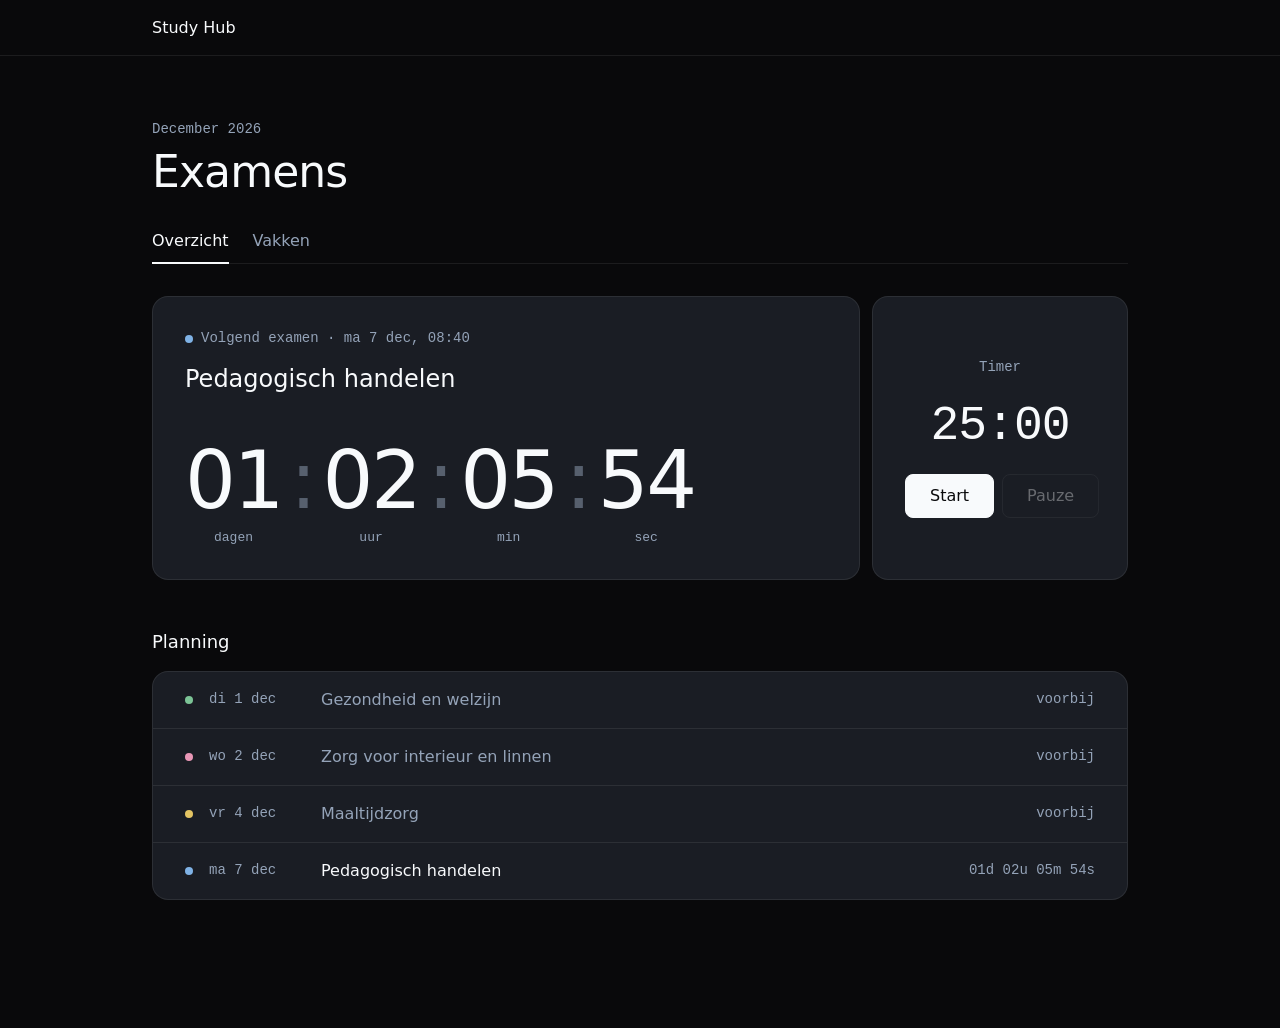
==== index.html @ 0edcbc6a "fix: dashboard fit on small screens, timer race, tab polish Co-Authored-By: Claude Opus 5.5 <noreply" ====
<!doctype html>
<html lang="nl">
<head>
<meta charset="utf-8">
<meta name="viewport" content="width=device-width, initial-scale=1">
<title>Study Hub</title>
<meta name="description" content="Examenplanning en flashcards voor de examens van december">
<link rel="icon" href="data:,">
<link rel="stylesheet" href="style.css">
</head>
<body>
<header class="bar"><span class="brand">Study Hub</span></header>
<main>
  <header>
    <p class="meta">December 2026</p>
    <h1>Examens</h1>
  </header>

  <div class="tabs" role="tablist" aria-label="Weergave">
    <button role="tab" id="tab-overzicht" aria-selected="true" aria-controls="overzicht">Overzicht</button>
    <button role="tab" id="tab-vakken" aria-selected="false" aria-controls="vakken" tabindex="-1">Vakken</button>
  </div>

  <div role="tabpanel" id="overzicht" aria-labelledby="tab-overzicht">
    <div class="top">
      <section class="next green" id="next" aria-labelledby="next-name">
        <p class="meta"><span class="dot"></span><span>Volgend examen · <span id="next-date">di 1 dec, 08:40</span></span></p>
        <a class="next-name" id="next-name" href="gezondheid.html">Gezondheid en welzijn</a>
        <div class="count" role="timer">
          <div><span class="n">00</span><small>dagen</small></div>
          <span class="sep" aria-hidden="true">:</span>
          <div><span class="n">00</span><small>uur</small></div>
          <span class="sep" aria-hidden="true">:</span>
          <div><span class="n">00</span><small>min</small></div>
          <span class="sep" aria-hidden="true">:</span>
          <div><span class="n">00</span><small>sec</small></div>
        </div>
      </section>
      <section class="timer" aria-labelledby="timer">
        <p class="meta" id="timer">Timer</p>
        <p class="clock" id="clock" role="timer">25:00</p>
        <div>
          <button class="btn primary" id="start">Start</button>
          <button class="btn ghost" id="pause" disabled>Pauze</button>
        </div>
      </section>
    </div>

    <section aria-labelledby="planning">
      <h2 id="planning">Planning</h2>
      <ol class="exams">
        <li class="green" data-date="2026-12-01T08:40+01:00"><a href="gezondheid.html"><span class="dot"></span><time class="meta" datetime="2026-12-01T08:40+01:00">di 1 dec</time><span class="name">Gezondheid en welzijn</span><span class="meta left" aria-hidden="true"></span></a></li>
        <li class="pink" data-date="2026-12-02T08:40+01:00"><a href="interieur.html"><span class="dot"></span><time class="meta" datetime="2026-12-02T08:40+01:00">wo 2 dec</time><span class="name">Zorg voor interieur en linnen</span><span class="meta left" aria-hidden="true"></span></a></li>
        <li class="yellow" data-date="2026-12-04T08:40+01:00"><a href="maaltijdzorg.html"><span class="dot"></span><time class="meta" datetime="2026-12-04T08:40+01:00">vr 4 dec</time><span class="name">Maaltijdzorg</span><span class="meta left" aria-hidden="true"></span></a></li>
        <li class="blue" data-date="2026-12-07T08:40+01:00"><a href="pedagogisch.html"><span class="dot"></span><time class="meta" datetime="2026-12-07T08:40+01:00">ma 7 dec</time><span class="name">Pedagogisch handelen</span><span class="meta left" aria-hidden="true"></span></a></li>
      </ol>
    </section>
  </div>

  <div role="tabpanel" id="vakken" aria-labelledby="tab-vakken" hidden>
    <ul class="subjects">
      <li class="green"><a href="gezondheid.html"><span class="dot"></span><span>Gezondheid en welzijn</span><span class="meta">18 kaarten</span></a></li>
      <li class="pink"><a href="interieur.html"><span class="dot"></span><span>Zorg voor interieur en linnen</span><span class="meta">17 kaarten</span></a></li>
      <li class="yellow"><a href="maaltijdzorg.html"><span class="dot"></span><span>Maaltijdzorg</span><span class="meta">18 kaarten</span></a></li>
      <li class="blue"><a href="pedagogisch.html"><span class="dot"></span><span>Pedagogisch handelen</span><span class="meta">17 kaarten</span></a></li>
      <li class="cyan"><a href="wiskunde-wetenschappen.html"><span class="dot"></span><span>Wiskunde & Wetenschappen</span><span class="meta">20 kaarten</span></a></li>
    </ul>
  </div>
</main>
<script>
const $ = s => document.querySelector(s);

const tabs = [...document.querySelectorAll('[role="tab"]')];
const select = tab => tabs.forEach(t => {
  const on = t === tab;
  t.setAttribute('aria-selected', on);
  t.tabIndex = on ? 0 : -1;
  document.getElementById(t.getAttribute('aria-controls')).hidden = !on;
});
tabs.forEach((t, k) => {
  t.addEventListener('click', () => select(t));
  t.addEventListener('keydown', e => {
    const step = { ArrowRight: 1, ArrowLeft: -1 }[e.key];
    if (!step) return;
    const to = tabs[(k + step + tabs.length) % tabs.length];
    select(to);
    to.focus();
  });
});

const pad = n => String(n).padStart(2, '0');
const split = ms => {
  const s = Math.floor(ms / 1000);
  return [Math.floor(s / 86400), Math.floor(s / 3600) % 24, Math.floor(s / 60) % 60, s % 60].map(pad);
};
const exams = [...document.querySelectorAll('.exams li')].map(li => ({ li, at: new Date(li.dataset.date).getTime(), left: li.querySelector('.left') }));
const next = $("#next"), nextName = $('#next-name'), digits = [...next.querySelectorAll('.n')];
let shown, countdown;
const tick = () => {
  const now = Date.now();
  const upcoming = exams.find(e => e.at > now);
  for (const e of exams) {
    const ms = e.at - now;
    const [d, h, m, s] = split(ms);
    e.li.classList.toggle('past', ms <= 0);
    e.left.textContent = ms > 0 ? `${d}d ${h}u ${m}m ${s}s` : 'voorbij';
  }
  next.hidden = !upcoming;
  if (!upcoming) return clearInterval(countdown);
  if (upcoming !== shown) {
    shown = upcoming;
    next.className = `next ${upcoming.li.classList[0]}`;
    nextName.textContent = upcoming.li.querySelector('.name').textContent;
    nextName.href = upcoming.li.querySelector('a').href;
    $('#next-date').textContent = `${upcoming.li.querySelector('time').textContent}, ${upcoming.li.dataset.date.slice(11, 16)}`;
  }
  split(upcoming.at - now).forEach((v, k) => { digits[k].textContent = v; });
};
tick();
countdown = setInterval(tick, 250);

const LENGTH = 25 * 60e3;
const [clock, start, pause] = ['#clock', '#start', '#pause'].map($);
let left = LENGTH, end, timer;
const fmt = ms => {
  const s = Math.ceil(ms / 1000);
  return `${pad(Math.floor(s / 60))}:${pad(s % 60)}`;
};
const stop = () => {
  clearInterval(timer);
  start.disabled = false;
  pause.disabled = true;
};
const update = () => {
  left = Math.max(0, end - Date.now());
  clock.textContent = fmt(left);
  if (left) return;
  clearInterval(timer);
  pause.disabled = true;
  document.title = '00:00 · Study Hub';
  // let 00:00 paint before the blocking alert; Start stays off until it is dismissed
  setTimeout(() => {
    alert('De tijd is om. Neem 5 minuten pauze.');
    left = LENGTH;
    clock.textContent = fmt(left);
    start.disabled = false;
    document.title = 'Study Hub';
  }, 50);
};
start.addEventListener('click', () => {
  end = Date.now() + left;
  timer = setInterval(update, 250);
  start.disabled = true;
  pause.disabled = false;
});
pause.addEventListener('click', () => {
  left = Math.max(0, end - Date.now());
  stop();
});
</script>
</body>
</html>
---- style.css ----
:root {
  --bg: #09090b;
  --surface: #1a1d24;
  --raised: #22262f;
  --line: rgb(248 250 252 / .08);
  --line-2: rgb(248 250 252 / .14);
  --text: #f8fafc;
  --text-2: #cbd5e1;
  --muted: #94a3b8;
  --green: #7cc496;
  --pink: #e897b6;
  --yellow: #e3c463;
  --blue: #7fb2e5;
  --cyan: #5ec4d6;
  --s1: 4px;
  --s2: 8px;
  --s3: 12px;
  --s4: 16px;
  --s5: 24px;
  --s6: 32px;
  --s7: 48px;
  --s8: 64px;
  --gutter: var(--s4);
  --r-sm: 8px;
  --r: 12px;
  --r-lg: 16px;
  --sans: Inter, ui-sans-serif, system-ui, -apple-system, "Segoe UI", Roboto, sans-serif;
  --serif: "Playfair Display", "Iowan Old Style", "Palatino Linotype", Charter, Georgia, serif;
  --mono: ui-monospace, "Cascadia Mono", Consolas, monospace;
  --ease: cubic-bezier(.2, .7, .2, 1);
  color-scheme: dark;
}

* { box-sizing: border-box; margin: 0; }
body { background: var(--bg); color: var(--text); font: 400 1rem/1.5 var(--sans); -webkit-font-smoothing: antialiased; }
main { width: min(100% - 2 * var(--gutter), 976px); margin-inline: auto; padding-block: var(--s6) var(--s8); }
a { color: inherit; text-decoration: none; }
button { font: inherit; color: inherit; cursor: pointer; }
:focus-visible { outline: 2px solid var(--text); outline-offset: 2px; }
ol, ul { list-style: none; padding: 0; }
h1 { font-size: clamp(2rem, 6vw, 2.75rem); font-weight: 500; line-height: 1.1; letter-spacing: -.02em; }
h2 { font-size: 1.125rem; font-weight: 500; margin-bottom: var(--s4); }
section { margin-top: var(--s7); }
svg { width: 18px; height: 18px; fill: none; stroke: currentColor; stroke-width: 1.5; stroke-linecap: round; stroke-linejoin: round; }
.meta { color: var(--muted); font: 400 .875rem/1.4 var(--mono); font-variant-numeric: tabular-nums; }
.dot { width: 8px; height: 8px; border-radius: 50%; background: var(--c); flex: none; }

.green { --c: var(--green); }
.pink { --c: var(--pink); }
.yellow { --c: var(--yellow); }
.blue { --c: var(--blue); }
.cyan { --c: var(--cyan); }

.btn { min-height: 44px; padding: 0 var(--s5); background: var(--surface); border: 1px solid var(--line-2); border-radius: var(--r-sm); transition: background-color .2s var(--ease), border-color .2s var(--ease); }
.btn:hover:not(:disabled) { background: var(--raised); }
.btn.ghost { background: transparent; }
.btn.ghost:hover:not(:disabled) { border-color: var(--muted); }
.btn.primary { background: var(--text); border-color: var(--text); color: var(--bg); font-weight: 500; }
.btn.primary:hover:not(:disabled) { background: var(--text-2); }
.btn:disabled { opacity: .35; cursor: default; }
.link-btn { min-height: 44px; padding: 0 var(--s3); background: none; border: 0; color: var(--muted); font-size: .875rem; transition: color .15s var(--ease); }
.link-btn:hover { color: var(--text); }

.bar { position: sticky; top: 0; z-index: 2; display: flex; align-items: center; gap: var(--s4); min-height: 56px; padding-inline: max(var(--gutter), 50% - 488px); background: var(--bg); border-bottom: 1px solid var(--line); }
.brand { font-weight: 500; }
.bar h1 { min-width: 0; font-size: 1rem; letter-spacing: 0; white-space: nowrap; overflow: hidden; text-overflow: ellipsis; }
.back { display: inline-flex; align-items: center; gap: var(--s1); min-height: 44px; padding-right: var(--s4); border-right: 1px solid var(--line); color: var(--text-2); transition: color .15s var(--ease); }
.back:hover { color: var(--text); }

/* dashboard */
header .meta { margin-bottom: var(--s2); }
.tabs { display: flex; gap: var(--s5); margin: var(--s5) 0 var(--s6); border-bottom: 1px solid var(--line); }
.tabs button { min-height: 44px; margin-bottom: -1px; padding: 0; background: none; border: 0; border-bottom: 2px solid transparent; color: var(--muted); transition: color .2s var(--ease), border-color .2s var(--ease); }
.tabs button:hover { color: var(--text); }
.tabs [aria-selected="true"] { color: var(--text); border-bottom-color: var(--text); }
[role="tabpanel"] { animation: fade .3s var(--ease); }
@keyframes fade { from { opacity: 0; transform: translateY(8px); } }

.top { display: grid; gap: var(--s3); }
.top > section, .exams { margin: 0; background: var(--surface); border: 1px solid var(--line); border-radius: var(--r-lg); }
.next { container-type: inline-size; display: flex; flex-direction: column; gap: var(--s2); padding: var(--s5); }
.next .meta { display: flex; align-items: center; gap: var(--s2); }
.next-name { display: flex; align-items: center; min-height: 44px; font-size: 1.5rem; font-weight: 500; line-height: 1.25; transition: color .2s var(--ease); }
.next-name:hover { text-decoration: underline; text-decoration-color: var(--line-2); text-underline-offset: 4px; }
.count { display: flex; align-items: flex-start; gap: var(--s2); margin-top: var(--s6); font-size: clamp(2rem, 14cqi, 5rem); font-weight: 500; line-height: 1; letter-spacing: -.03em; font-variant-numeric: tabular-nums; }
.count div { display: flex; flex-direction: column; align-items: center; gap: var(--s2); }
.count small { color: var(--muted); font: 400 .8125rem/1.4 var(--mono); letter-spacing: 0; }
.count .sep { color: var(--muted); opacity: .5; }
.exams { overflow: hidden; }
.exams li + li { border-top: 1px solid var(--line); }
.exams a { display: grid; grid-template-columns: 8px 1fr; align-items: center; column-gap: var(--s4); padding: var(--s3) var(--s5); transition: background-color .2s var(--ease); }
.exams a:hover { background: var(--raised); }
.exams time, .exams .name, .exams .left { grid-column: 2; }
.exams .past .name { color: var(--muted); }
.timer { display: flex; flex-direction: column; align-items: center; justify-content: center; gap: var(--s5); padding: var(--s5); user-select: none; }
.clock { font: 500 2.5rem/1 var(--mono); font-variant-numeric: tabular-nums; letter-spacing: -.02em; }
.timer div { display: flex; gap: var(--s2); width: 100%; }
.timer .btn { flex: 1; }
.subjects { display: grid; gap: var(--s3); grid-template-columns: repeat(auto-fill, minmax(220px, 1fr)); }
.subjects a { display: flex; flex-direction: column; gap: var(--s1); min-height: 136px; padding: var(--s5); background: var(--surface); border: 1px solid var(--line); border-radius: var(--r-lg); transition: background-color .15s var(--ease), border-color .15s var(--ease); }
.subjects a:hover { background: var(--raised); border-color: var(--c); }
.subjects .dot { margin-bottom: auto; }

/* subject page */
.tools { display: flex; flex-wrap: wrap; align-items: center; gap: var(--s4); margin: var(--s4) 0 var(--s5); }
progress { flex: 1 1 120px; height: 4px; border: 0; border-radius: 2px; background: var(--raised); overflow: hidden; appearance: none; }
progress::-webkit-progress-bar { background: var(--raised); }
progress::-webkit-progress-value { background: var(--c); }
progress::-moz-progress-bar { background: var(--c); }
.modes { display: flex; margin-left: auto; padding: 0; border: 1px solid var(--line-2); border-radius: var(--r-sm); background: var(--surface); overflow: hidden; }
.modes label { position: relative; display: grid; place-items: center; min-height: 44px; padding: 0 var(--s4); color: var(--muted); font-size: .9375rem; cursor: pointer; transition: background-color .15s var(--ease), color .15s var(--ease); }
.modes label + label { border-left: 1px solid var(--line); }
.modes input { position: absolute; opacity: 0; pointer-events: none; }
.modes label:has(:checked) { background: var(--raised); color: var(--text); }
.modes label:has(:focus-visible) { outline: 2px solid var(--text); outline-offset: -2px; }

.deck { counter-reset: n; }
.deck li { counter-increment: n; perspective: 1200px; }
.card { display: grid; width: 100%; height: 100%; padding: 0; border: 0; background: none; text-align: left; transform-style: preserve-3d; transition: transform .5s var(--ease); }
.q, .a { grid-area: 1 / 1; display: flex; flex-direction: column; gap: var(--s3); min-height: 184px; padding: var(--s5); background: var(--surface); border: 1px solid var(--line-2); border-radius: var(--r-lg); box-shadow: 0 1px 2px rgb(0 0 0 / .5), 0 16px 40px -16px rgb(0 0 0 / .7); backface-visibility: hidden; transition: visibility 0s .25s; }
.q { font: 500 1.125rem/1.35 var(--serif); }
.a { color: var(--text-2); transform: rotateY(180deg); visibility: hidden; }
.card[aria-pressed="true"] .a { visibility: visible; transition-delay: 0s; }
.card[aria-pressed="true"] .q { visibility: hidden; }
.q::before, .a::before { font: 400 .8125rem/1.4 var(--mono); color: var(--c); }
.q::before { content: counter(n, decimal-leading-zero) "  Vraag"; }
.a::before { content: counter(n, decimal-leading-zero) "  Antwoord"; }

body:not([data-mode="list"]) .deck { max-width: 640px; margin-inline: auto; }
body:not([data-mode="list"]) .deck li:not(.on) { display: none; }
body:not([data-mode="list"]) .q, body:not([data-mode="list"]) .a { min-height: 304px; padding: var(--s6) var(--s5); }
body:not([data-mode="list"]) .q { font-size: clamp(1.5rem, 5vw, 2rem); line-height: 1.25; }
body:not([data-mode="list"]) .a { font-size: 1.0625rem; line-height: 1.6; }
body:not([data-mode="list"]) .q::before { content: "Vraag"; }
body:not([data-mode="list"]) .a::before { content: "Antwoord"; }
body:not([data-mode="list"]) .q::after { content: "Tik om te draaien"; margin-top: auto; color: var(--muted); font: 400 .8125rem/1.4 var(--mono); }
body:not([data-mode="list"]) .card[aria-pressed="true"] { transform: rotateY(180deg); }
body[data-mode="quiz"] .q::after { content: none; }
body[data-mode="quiz"] .card { cursor: default; }
body:not([data-mode="quiz"]) #show { display: none; }
#show { display: block; min-width: 176px; margin: var(--s5) auto 0; }

.controls { display: flex; align-items: center; justify-content: center; gap: var(--s5); margin-top: var(--s5); }
.controls .meta { min-width: 64px; text-align: center; }
.round { display: grid; place-items: center; width: 48px; height: 48px; padding: 0; background: var(--surface); border: 1px solid var(--line-2); border-radius: 50%; transition: background-color .15s var(--ease), border-color .15s var(--ease); }
.round:hover:not(:disabled) { background: var(--raised); border-color: var(--c); }
.round:disabled { opacity: .35; cursor: default; }
#reset { display: block; margin: var(--s4) auto 0; }

[data-mode="list"] progress, [data-mode="list"] .controls, [data-mode="list"] #reset { display: none; }
[data-mode="list"] .deck { display: grid; gap: var(--s3); grid-template-columns: repeat(auto-fill, minmax(280px, 1fr)); }
[data-mode="list"] .card { align-content: start; background: var(--surface); border: 1px solid var(--line-2); border-radius: var(--r-lg); box-shadow: 0 1px 2px rgb(0 0 0 / .5); cursor: default; }
[data-mode="list"] .q, [data-mode="list"] .a { min-height: 0; visibility: visible; background: none; border: 0; box-shadow: none; }
[data-mode="list"] .a { grid-area: auto; transform: none; border-top: 1px solid var(--line); }

@media (min-width: 768px) {
  :root { --gutter: var(--s6); }
  main { padding-block: var(--s8) 128px; }
  .next, .timer { padding: var(--s6); }
  .top { grid-template-columns: 1fr 256px; }
  .top:has(> .next[hidden]) { grid-template-columns: 1fr; }
  .exams a { grid-template-columns: 8px 96px 1fr auto; padding: var(--s4) var(--s6); }
  .clock { font-size: 3rem; }
  .exams time, .exams .name, .exams .left { grid-column: auto; }
}
@media (prefers-reduced-motion: reduce) {
  .card, .q, .a { transition: none; }
  [role="tabpanel"] { animation: none; }
}

[hidden] { display: none; }
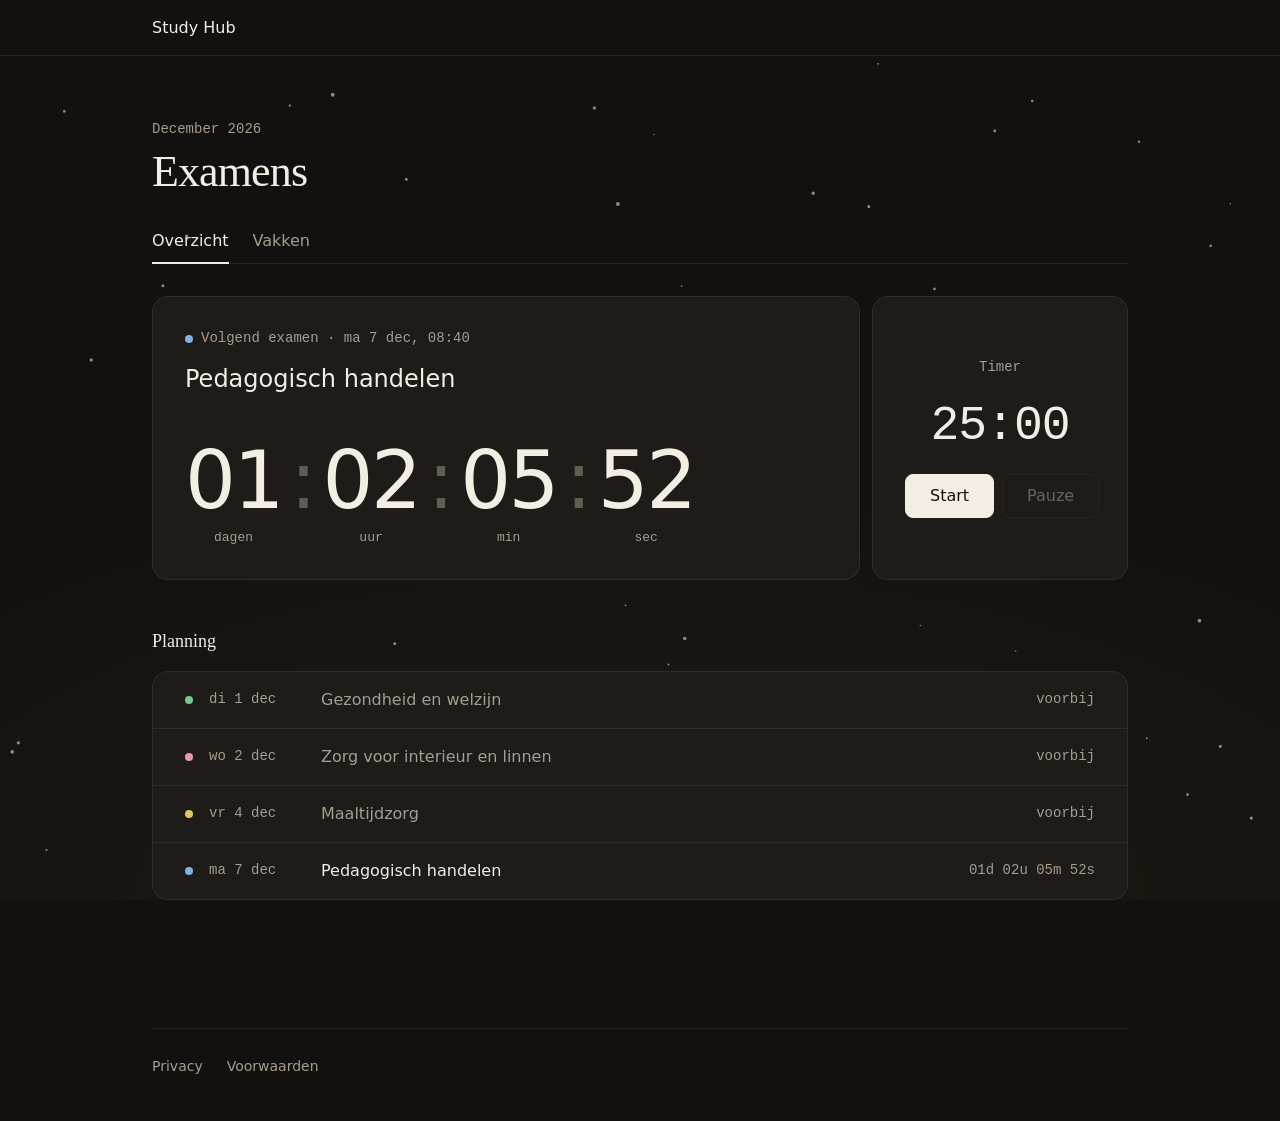
==== commit c27f9161: "feat: cozy winter revamp, snow effect, and legal pages Co-Authored-By: Claude Opus 5.5 <noreply@anth" ====
--- a/index.html
+++ b/index.html
@@ -9,6 +9,7 @@
 <link rel="stylesheet" href="style.css">
 </head>
 <body>
+<canvas id="snow" aria-hidden="true"></canvas>
 <header class="bar"><span class="brand">Study Hub</span></header>
 <main>
   <header>
@@ -67,6 +68,7 @@
     </ul>
   </div>
 </main>
+<footer class="foot"><a href="privacy.html">Privacy</a><a href="terms.html">Voorwaarden</a></footer>
 <script>
 const $ = s => document.querySelector(s);
 
@@ -157,6 +159,46 @@
   left = Math.max(0, end - Date.now());
   stop();
 });
+
+if (!matchMedia('(prefers-reduced-motion: reduce)').matches) {
+  const canvas = $('#snow'), ctx = canvas.getContext('2d');
+  let w, h, last;
+  const size = () => {
+    const r = Math.min(devicePixelRatio, 2);
+    w = innerWidth;
+    h = innerHeight;
+    canvas.width = w * r;
+    canvas.height = h * r;
+    ctx.setTransform(r, 0, 0, r, 0, 0);
+  };
+  size();
+  addEventListener('resize', size);
+  const flakes = Array.from({ length: w < 768 ? 40 : 70 }, () => ({
+    x: Math.random() * w, y: Math.random() * h, r: .6 + Math.random() * 1.4, v: .25 + Math.random() * .45, p: Math.random() * 6.28
+  }));
+  const fall = t => {
+    // speed in px per 60Hz frame, so 120Hz screens don't snow twice as fast
+    const dt = last ? Math.min((t - last) / 16.7, 3) : 1;
+    last = t;
+    ctx.clearRect(0, 0, w, h);
+    ctx.fillStyle = 'rgba(243, 237, 228, .55)';
+    ctx.beginPath();
+    for (const f of flakes) {
+      f.y += f.v * dt;
+      f.p += .012 * dt;
+      if (f.y > h + 4) {
+        f.y = -4;
+        f.x = Math.random() * w;
+      }
+      const x = f.x + Math.sin(f.p) * 14;
+      ctx.moveTo(x + f.r, f.y);
+      ctx.arc(x, f.y, f.r, 0, 6.283);
+    }
+    ctx.fill();
+    requestAnimationFrame(fall);
+  };
+  requestAnimationFrame(fall);
+}
 </script>
 </body>
 </html>
--- a/style.css
+++ b/style.css
@@ -1,12 +1,12 @@
 :root {
-  --bg: #09090b;
-  --surface: #1a1d24;
-  --raised: #22262f;
-  --line: rgb(248 250 252 / .08);
-  --line-2: rgb(248 250 252 / .14);
-  --text: #f8fafc;
-  --text-2: #cbd5e1;
-  --muted: #94a3b8;
+  --bg: #13110f;
+  --surface: #1e1b18;
+  --raised: #292521;
+  --line: rgb(245 238 228 / .08);
+  --line-2: rgb(245 238 228 / .14);
+  --text: #f3ede4;
+  --text-2: #d4cbbe;
+  --muted: #a69c8f;
   --green: #7cc496;
   --pink: #e897b6;
   --yellow: #e3c463;
@@ -32,12 +32,13 @@
 }
 
 * { box-sizing: border-box; margin: 0; }
-body { background: var(--bg); color: var(--text); font: 400 1rem/1.5 var(--sans); -webkit-font-smoothing: antialiased; }
+body { min-height: 100vh; background: radial-gradient(80% 50% at 50% 100%, #1f1914, transparent) fixed var(--bg); color: var(--text); font: 400 1rem/1.5 var(--sans); -webkit-font-smoothing: antialiased; }
 main { width: min(100% - 2 * var(--gutter), 976px); margin-inline: auto; padding-block: var(--s6) var(--s8); }
 a { color: inherit; text-decoration: none; }
 button { font: inherit; color: inherit; cursor: pointer; }
 :focus-visible { outline: 2px solid var(--text); outline-offset: 2px; }
 ol, ul { list-style: none; padding: 0; }
+h1, h2 { font-family: var(--serif); }
 h1 { font-size: clamp(2rem, 6vw, 2.75rem); font-weight: 500; line-height: 1.1; letter-spacing: -.02em; }
 h2 { font-size: 1.125rem; font-weight: 500; margin-bottom: var(--s4); }
 section { margin-top: var(--s7); }
@@ -63,7 +64,7 @@
 
 .bar { position: sticky; top: 0; z-index: 2; display: flex; align-items: center; gap: var(--s4); min-height: 56px; padding-inline: max(var(--gutter), 50% - 488px); background: var(--bg); border-bottom: 1px solid var(--line); }
 .brand { font-weight: 500; }
-.bar h1 { min-width: 0; font-size: 1rem; letter-spacing: 0; white-space: nowrap; overflow: hidden; text-overflow: ellipsis; }
+.bar h1 { min-width: 0; font: 500 1rem/1.5 var(--sans); letter-spacing: 0; white-space: nowrap; overflow: hidden; text-overflow: ellipsis; }
 .back { display: inline-flex; align-items: center; gap: var(--s1); min-height: 44px; padding-right: var(--s4); border-right: 1px solid var(--line); color: var(--text-2); transition: color .15s var(--ease); }
 .back:hover { color: var(--text); }
 
@@ -169,3 +170,14 @@
 }
 
 [hidden] { display: none; }
+
+#snow { position: fixed; inset: 0; z-index: -1; width: 100%; height: 100%; pointer-events: none; }
+.foot { display: flex; gap: var(--s5); width: min(100% - 2 * var(--gutter), 976px); margin-inline: auto; padding-block: var(--s4) var(--s6); border-top: 1px solid var(--line); }
+.foot a { display: inline-flex; align-items: center; min-height: 44px; color: var(--muted); font-size: .875rem; transition: color .2s var(--ease); }
+.foot a:hover { color: var(--text); }
+.prose { max-width: 68ch; color: var(--text-2); }
+.prose h2 { margin: var(--s6) 0 var(--s2); color: var(--text); }
+.prose p + p { margin-top: var(--s3); }
+.prose a { text-decoration: underline; text-decoration-color: var(--line-2); text-underline-offset: 3px; }
+.prose a:hover { text-decoration-color: currentColor; }
+.foot [aria-current="page"] { color: var(--text-2); }
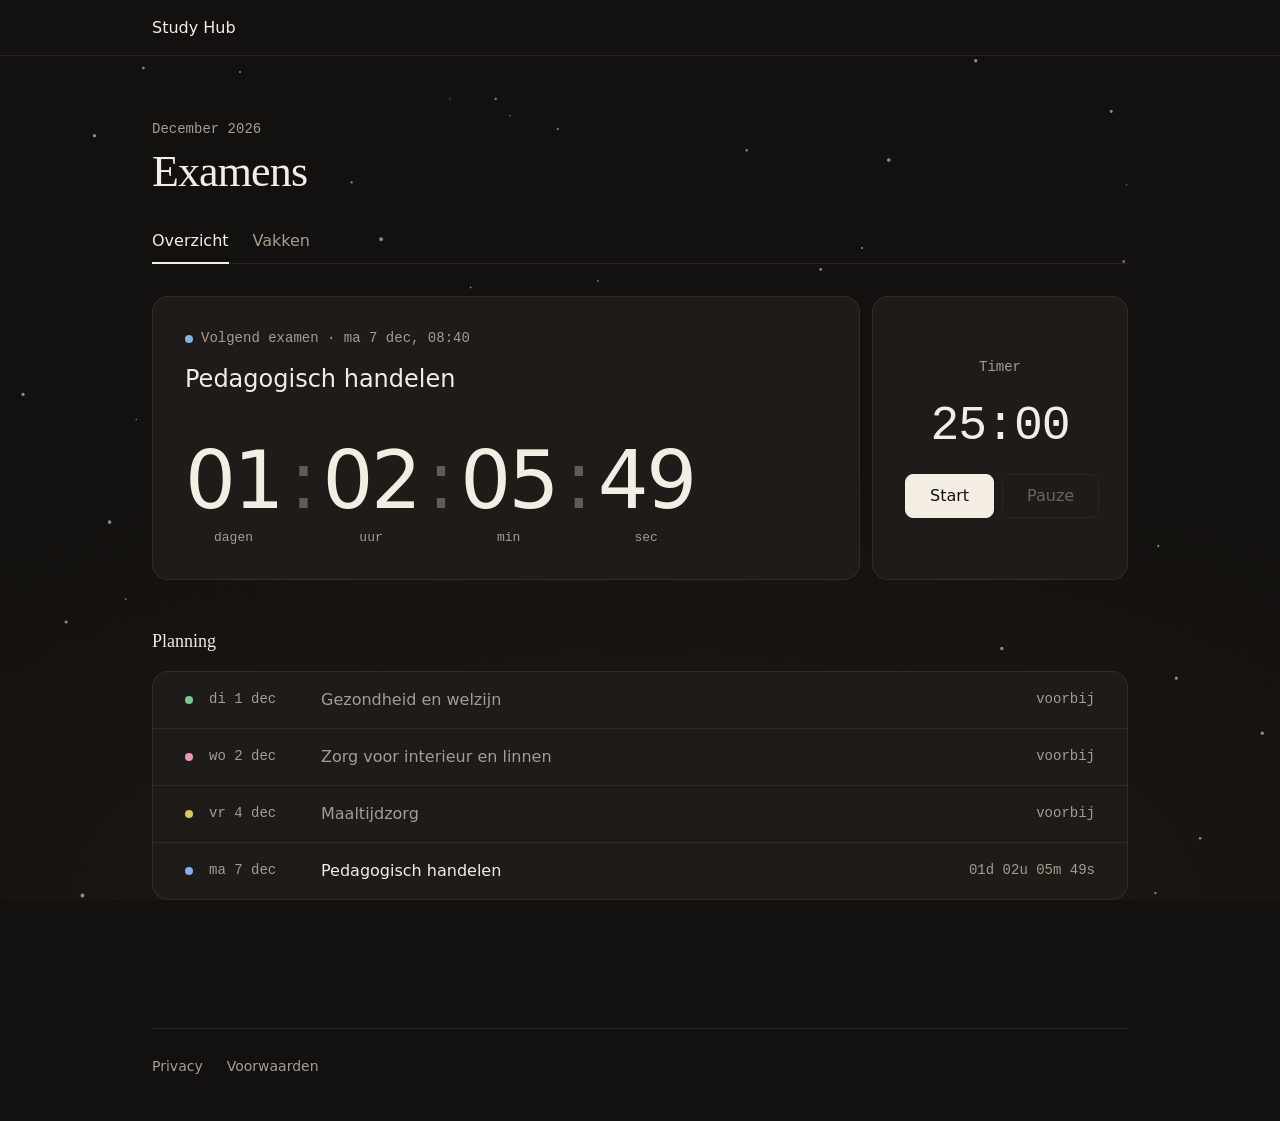
==== commit ddd37ffd: "feat: added Nederlands study page with flashcards Co-Authored-By: Claude Opus 5.5 <noreply@anthropic" ====
--- a/index.html
+++ b/index.html
@@ -65,6 +65,7 @@
       <li class="yellow"><a href="maaltijdzorg.html"><span class="dot"></span><span>Maaltijdzorg</span><span class="meta">18 kaarten</span></a></li>
       <li class="blue"><a href="pedagogisch.html"><span class="dot"></span><span>Pedagogisch handelen</span><span class="meta">17 kaarten</span></a></li>
       <li class="cyan"><a href="wiskunde-wetenschappen.html"><span class="dot"></span><span>Wiskunde & Wetenschappen</span><span class="meta">20 kaarten</span></a></li>
+      <li class="orange"><a href="nederlands.html"><span class="dot"></span><span>Nederlands</span><span class="meta">20 kaarten</span></a></li>
     </ul>
   </div>
 </main>
--- a/style.css
+++ b/style.css
@@ -12,6 +12,7 @@
   --yellow: #e3c463;
   --blue: #7fb2e5;
   --cyan: #5ec4d6;
+  --orange: #e8a06a;
   --s1: 4px;
   --s2: 8px;
   --s3: 12px;
@@ -51,6 +52,7 @@
 .yellow { --c: var(--yellow); }
 .blue { --c: var(--blue); }
 .cyan { --c: var(--cyan); }
+.orange { --c: var(--orange); }
 
 .btn { min-height: 44px; padding: 0 var(--s5); background: var(--surface); border: 1px solid var(--line-2); border-radius: var(--r-sm); transition: background-color .2s var(--ease), border-color .2s var(--ease); }
 .btn:hover:not(:disabled) { background: var(--raised); }
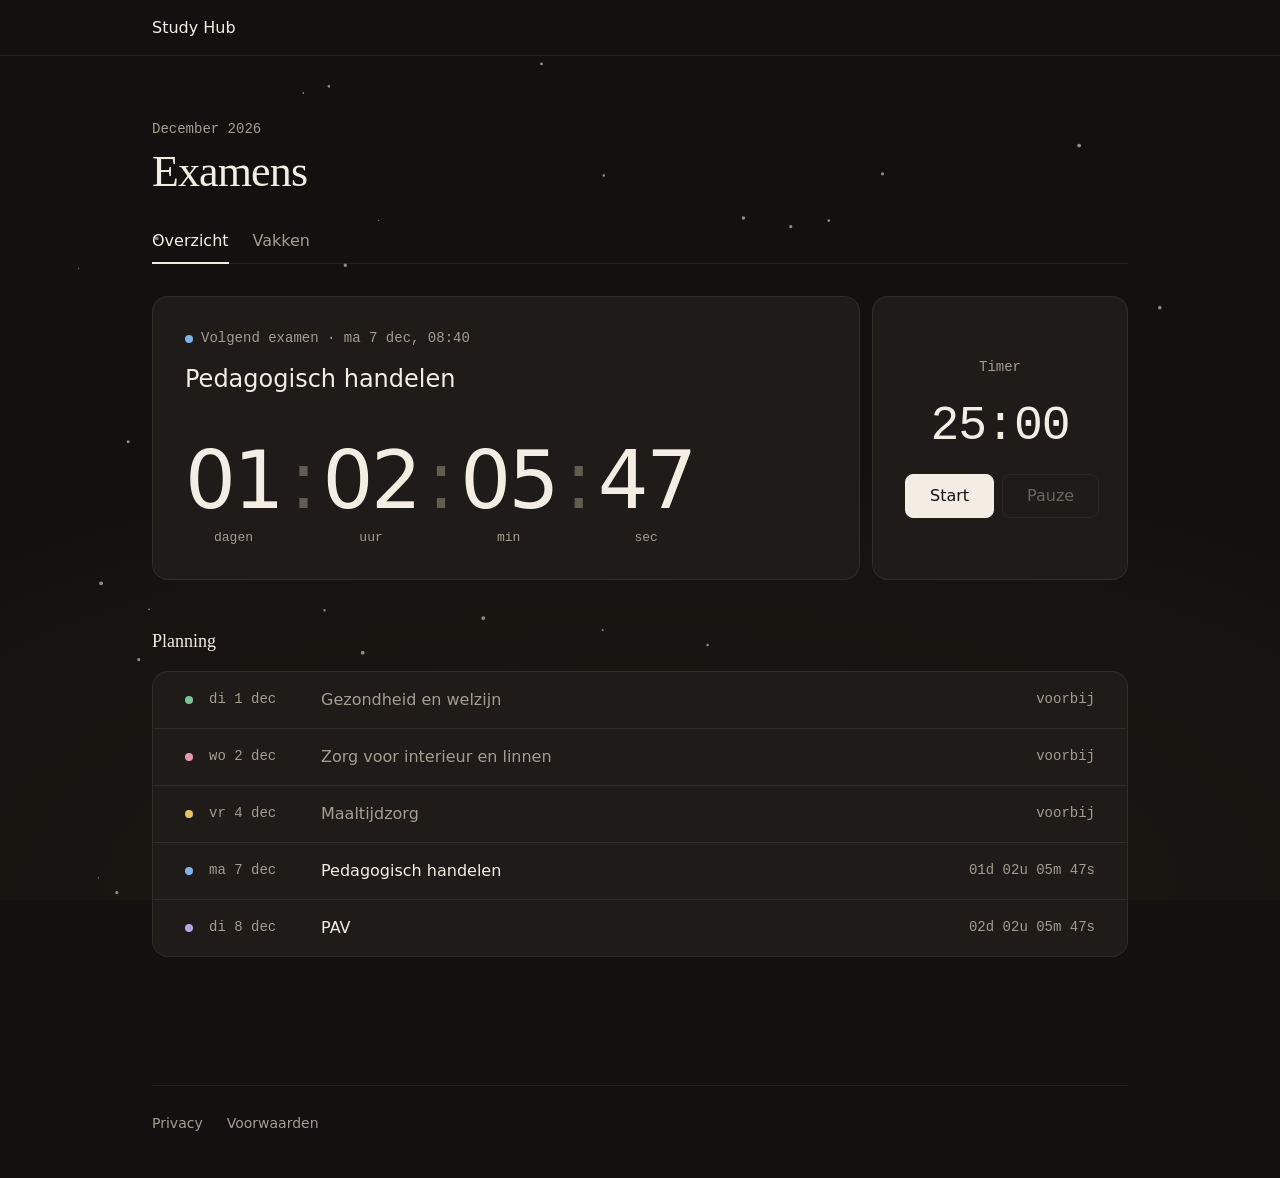
==== commit 75f0ceec: "feat: added PAV study page with flashcards Co-Authored-By: Claude Opus 5.5 <noreply@anthropic.com>" ====
--- a/index.html
+++ b/index.html
@@ -54,6 +54,7 @@
         <li class="pink" data-date="2026-12-02T08:40+01:00"><a href="interieur.html"><span class="dot"></span><time class="meta" datetime="2026-12-02T08:40+01:00">wo 2 dec</time><span class="name">Zorg voor interieur en linnen</span><span class="meta left" aria-hidden="true"></span></a></li>
         <li class="yellow" data-date="2026-12-04T08:40+01:00"><a href="maaltijdzorg.html"><span class="dot"></span><time class="meta" datetime="2026-12-04T08:40+01:00">vr 4 dec</time><span class="name">Maaltijdzorg</span><span class="meta left" aria-hidden="true"></span></a></li>
         <li class="blue" data-date="2026-12-07T08:40+01:00"><a href="pedagogisch.html"><span class="dot"></span><time class="meta" datetime="2026-12-07T08:40+01:00">ma 7 dec</time><span class="name">Pedagogisch handelen</span><span class="meta left" aria-hidden="true"></span></a></li>
+        <li class="purple" data-date="2026-12-08T08:40+01:00"><a href="pav.html"><span class="dot"></span><time class="meta" datetime="2026-12-08T08:40+01:00">di 8 dec</time><span class="name">PAV</span><span class="meta left" aria-hidden="true"></span></a></li>
       </ol>
     </section>
   </div>
@@ -66,6 +67,7 @@
       <li class="blue"><a href="pedagogisch.html"><span class="dot"></span><span>Pedagogisch handelen</span><span class="meta">17 kaarten</span></a></li>
       <li class="cyan"><a href="wiskunde-wetenschappen.html"><span class="dot"></span><span>Wiskunde & Wetenschappen</span><span class="meta">20 kaarten</span></a></li>
       <li class="orange"><a href="nederlands.html"><span class="dot"></span><span>Nederlands</span><span class="meta">20 kaarten</span></a></li>
+      <li class="purple"><a href="pav.html"><span class="dot"></span><span>PAV</span><span class="meta">23 kaarten</span></a></li>
     </ul>
   </div>
 </main>
--- a/style.css
+++ b/style.css
@@ -13,6 +13,7 @@
   --blue: #7fb2e5;
   --cyan: #5ec4d6;
   --orange: #e8a06a;
+  --purple: #b9a3e3;
   --s1: 4px;
   --s2: 8px;
   --s3: 12px;
@@ -53,6 +54,7 @@
 .blue { --c: var(--blue); }
 .cyan { --c: var(--cyan); }
 .orange { --c: var(--orange); }
+.purple { --c: var(--purple); }
 
 .btn { min-height: 44px; padding: 0 var(--s5); background: var(--surface); border: 1px solid var(--line-2); border-radius: var(--r-sm); transition: background-color .2s var(--ease), border-color .2s var(--ease); }
 .btn:hover:not(:disabled) { background: var(--raised); }
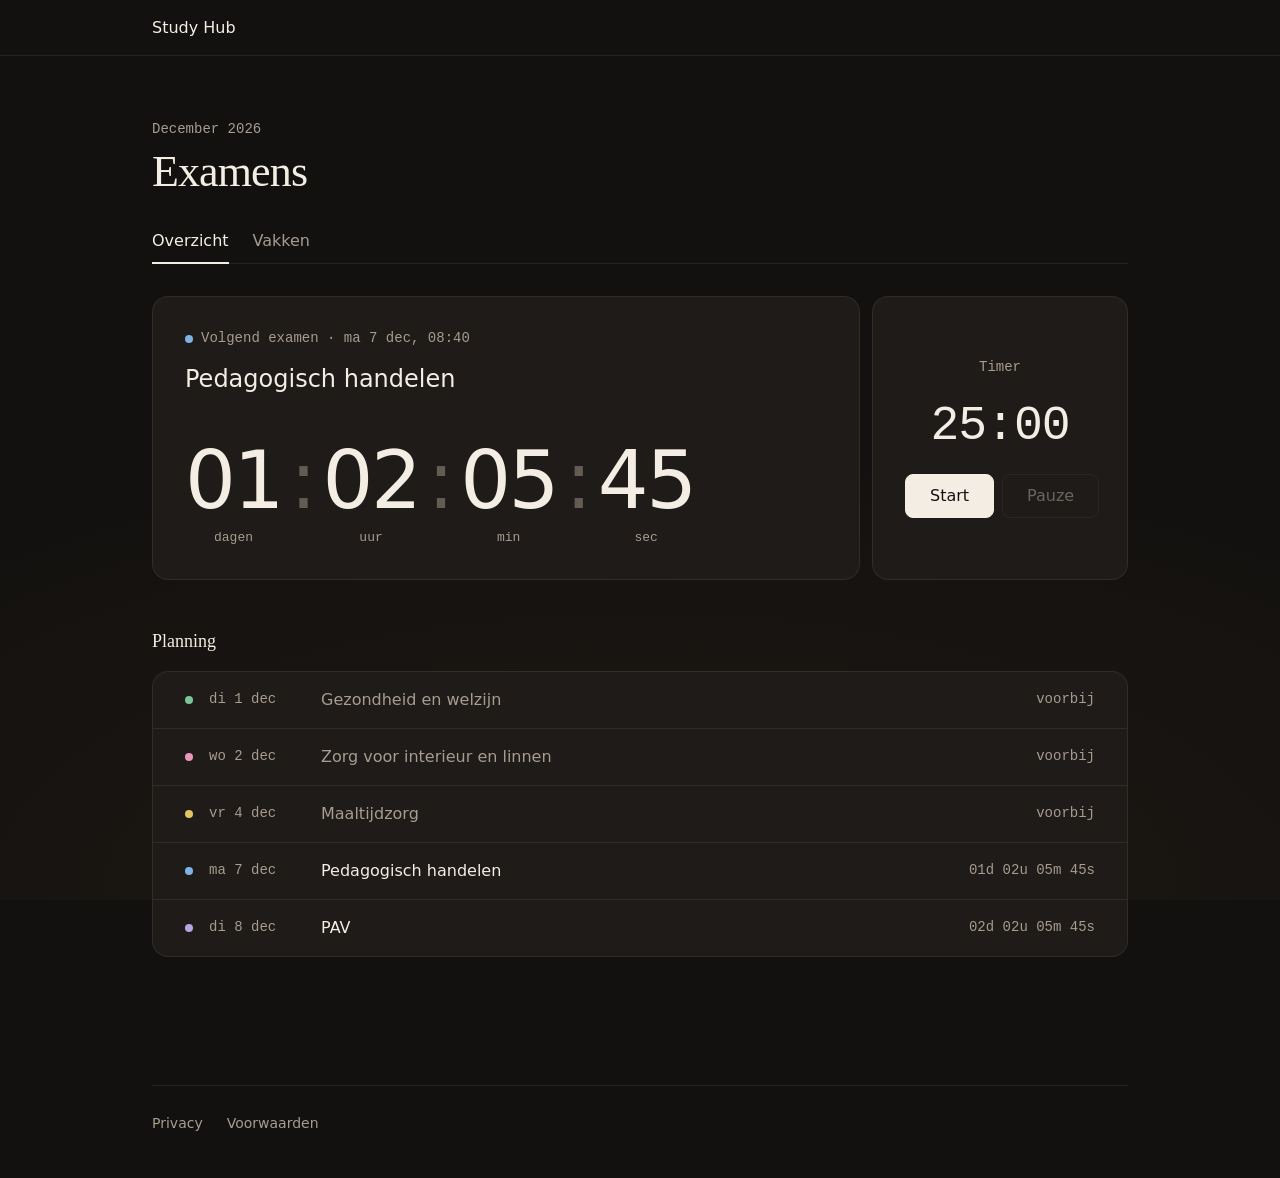
==== commit 1da2abfe: "feat: heavier three-layer parallax snow Co-Authored-By: Claude Opus 5.5 <noreply@anthropic.com>" ====
--- a/index.html
+++ b/index.html
@@ -176,28 +176,44 @@
   };
   size();
   addEventListener('resize', size);
-  const flakes = Array.from({ length: w < 768 ? 40 : 70 }, () => ({
-    x: Math.random() * w, y: Math.random() * h, r: .6 + Math.random() * 1.4, v: .25 + Math.random() * .45, p: Math.random() * 6.28
+  const rand = (a, b) => a + Math.random() * (b - a);
+  // far to near: size, speed, sway and opacity grow together, which sells the depth
+  const layers = [
+    { n: 70, r: [1, 2], v: [.6, 1.1], a: .35, c: '#d4cbbe' },
+    { n: 45, r: [2, 3.5], v: [1.2, 2], a: .6, c: '#ece5da' },
+    { n: 20, r: [4, 6], v: [2.2, 3.2], a: .9, c: '#f7f3ed' }
+  ].map(l => ({
+    ...l,
+    flakes: Array.from({ length: Math.round(l.n * (w < 768 ? .55 : 1)) }, () => ({
+      x: rand(0, w), y: rand(0, h), r: rand(...l.r), vy: rand(...l.v), vx: rand(-.3, .3),
+      p: rand(0, 6.28), s: rand(.01, .03), sway: rand(1, 2) * l.r[1]
+    }))
   }));
   const fall = t => {
     // speed in px per 60Hz frame, so 120Hz screens don't snow twice as fast
     const dt = last ? Math.min((t - last) / 16.7, 3) : 1;
     last = t;
     ctx.clearRect(0, 0, w, h);
-    ctx.fillStyle = 'rgba(243, 237, 228, .55)';
-    ctx.beginPath();
-    for (const f of flakes) {
-      f.y += f.v * dt;
-      f.p += .012 * dt;
-      if (f.y > h + 4) {
-        f.y = -4;
-        f.x = Math.random() * w;
+    for (const l of layers) {
+      ctx.globalAlpha = l.a;
+      ctx.fillStyle = l.c;
+      ctx.beginPath();
+      for (const f of l.flakes) {
+        f.y += f.vy * dt;
+        f.x += f.vx * dt;
+        f.p += f.s * dt;
+        if (f.y > h + 8) {
+          f.y = -8;
+          f.x = rand(0, w);
+        }
+        if (f.x < -12) f.x = w + 12;
+        else if (f.x > w + 12) f.x = -12;
+        const x = f.x + Math.sin(f.p) * f.sway;
+        ctx.moveTo(x + f.r, f.y);
+        ctx.arc(x, f.y, f.r, 0, 6.283);
       }
-      const x = f.x + Math.sin(f.p) * 14;
-      ctx.moveTo(x + f.r, f.y);
-      ctx.arc(x, f.y, f.r, 0, 6.283);
+      ctx.fill();
     }
-    ctx.fill();
     requestAnimationFrame(fall);
   };
   requestAnimationFrame(fall);
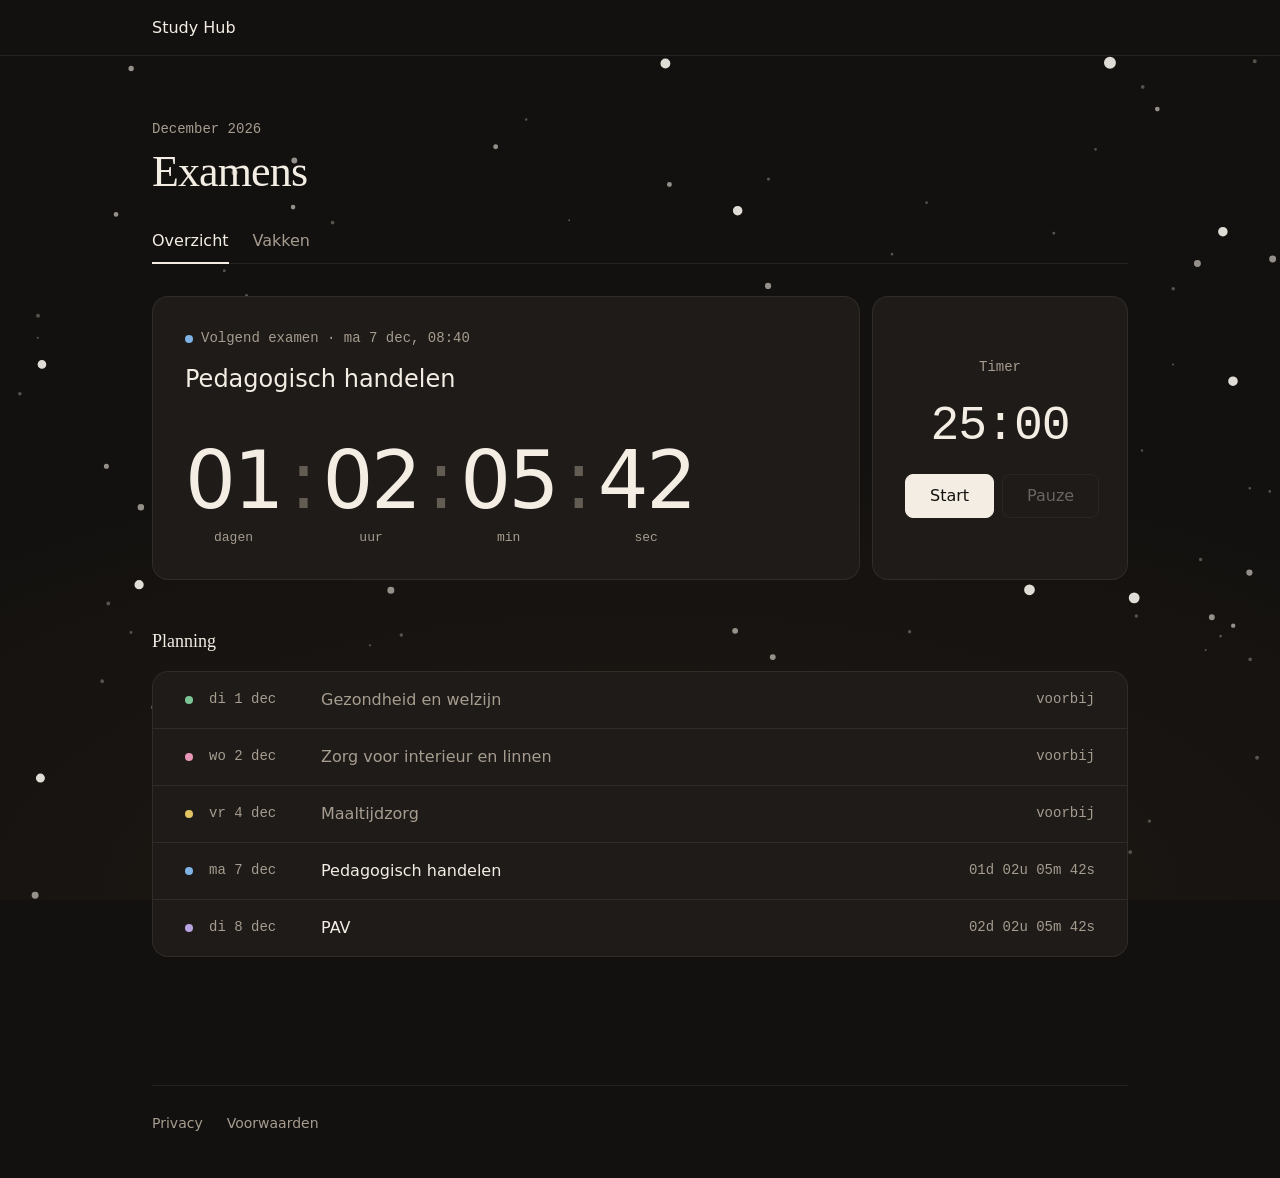
==== commit c029c8c0: "feat: added syllabus flashcards for Gezondheid Co-Authored-By: Claude Opus 5.5 <noreply@anthropic.co" ====
--- a/index.html
+++ b/index.html
@@ -61,7 +61,7 @@
 
   <div role="tabpanel" id="vakken" aria-labelledby="tab-vakken" hidden>
     <ul class="subjects">
-      <li class="green"><a href="gezondheid.html"><span class="dot"></span><span>Gezondheid en welzijn</span><span class="meta">18 kaarten</span></a></li>
+      <li class="green"><a href="gezondheid.html"><span class="dot"></span><span>Gezondheid en welzijn</span><span class="meta">31 kaarten</span></a></li>
       <li class="pink"><a href="interieur.html"><span class="dot"></span><span>Zorg voor interieur en linnen</span><span class="meta">17 kaarten</span></a></li>
       <li class="yellow"><a href="maaltijdzorg.html"><span class="dot"></span><span>Maaltijdzorg</span><span class="meta">18 kaarten</span></a></li>
       <li class="blue"><a href="pedagogisch.html"><span class="dot"></span><span>Pedagogisch handelen</span><span class="meta">17 kaarten</span></a></li>
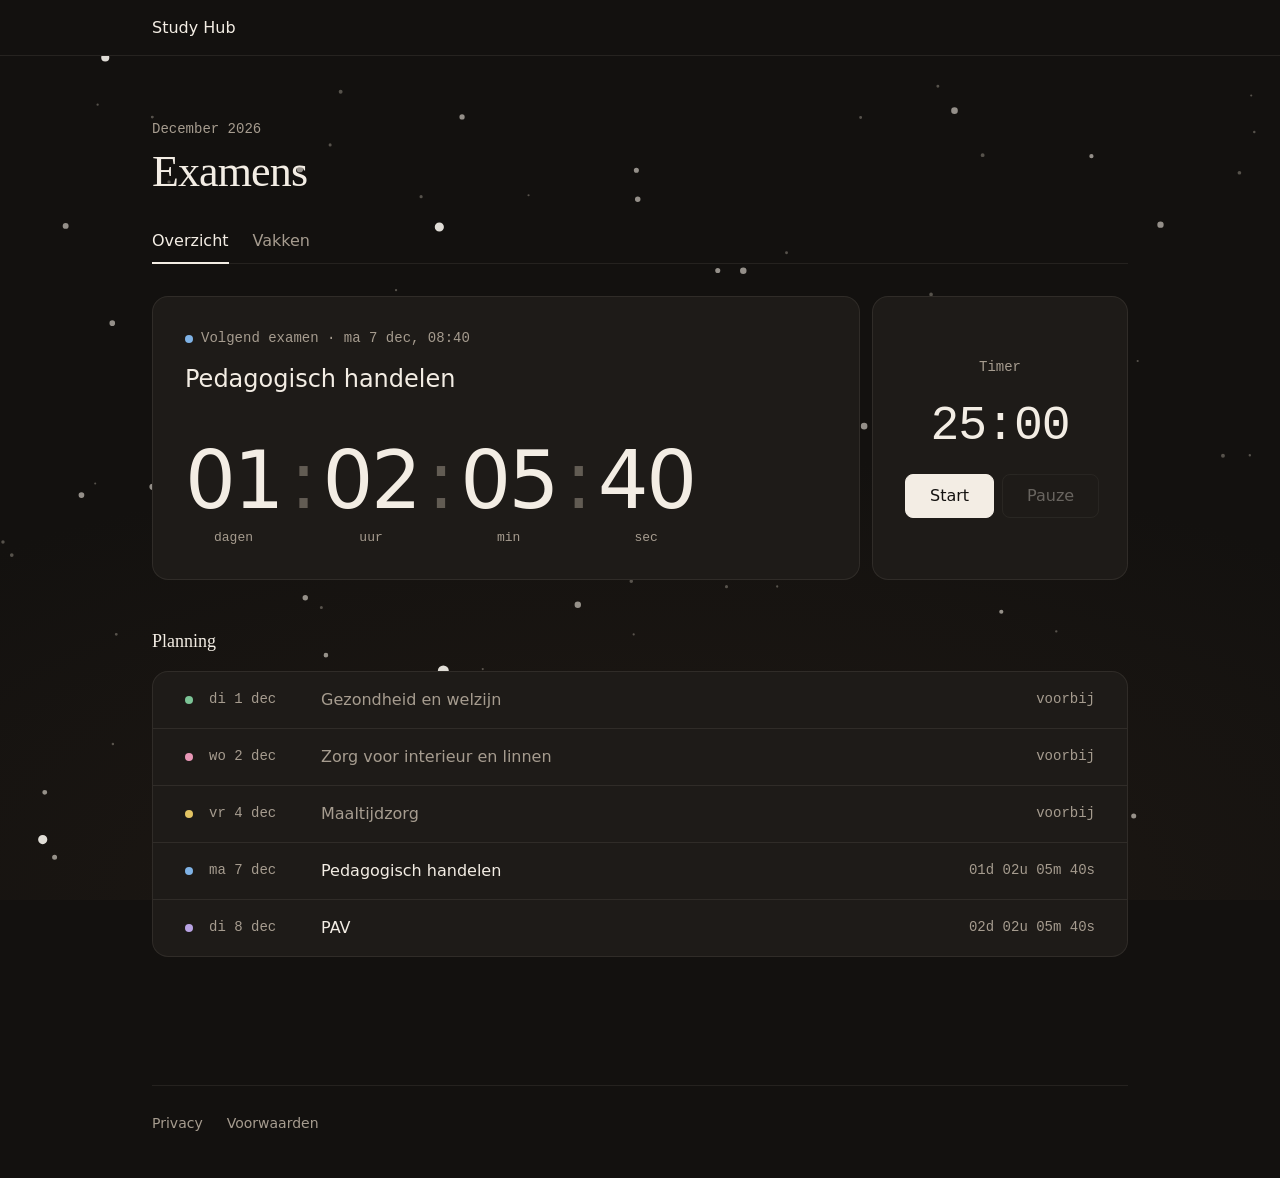
==== commit 5bb23cad: "feat: added Nederlands study page with syllabus flashcards Co-Authored-By: Claude Opus 5.5 <noreply@" ====
--- a/index.html
+++ b/index.html
@@ -66,7 +66,7 @@
       <li class="yellow"><a href="maaltijdzorg.html"><span class="dot"></span><span>Maaltijdzorg</span><span class="meta">18 kaarten</span></a></li>
       <li class="blue"><a href="pedagogisch.html"><span class="dot"></span><span>Pedagogisch handelen</span><span class="meta">17 kaarten</span></a></li>
       <li class="cyan"><a href="wiskunde-wetenschappen.html"><span class="dot"></span><span>Wiskunde & Wetenschappen</span><span class="meta">20 kaarten</span></a></li>
-      <li class="orange"><a href="nederlands.html"><span class="dot"></span><span>Nederlands</span><span class="meta">20 kaarten</span></a></li>
+      <li class="orange"><a href="nederlands.html"><span class="dot"></span><span>Nederlands</span><span class="meta">23 kaarten</span></a></li>
       <li class="purple"><a href="pav.html"><span class="dot"></span><span>PAV</span><span class="meta">23 kaarten</span></a></li>
     </ul>
   </div>
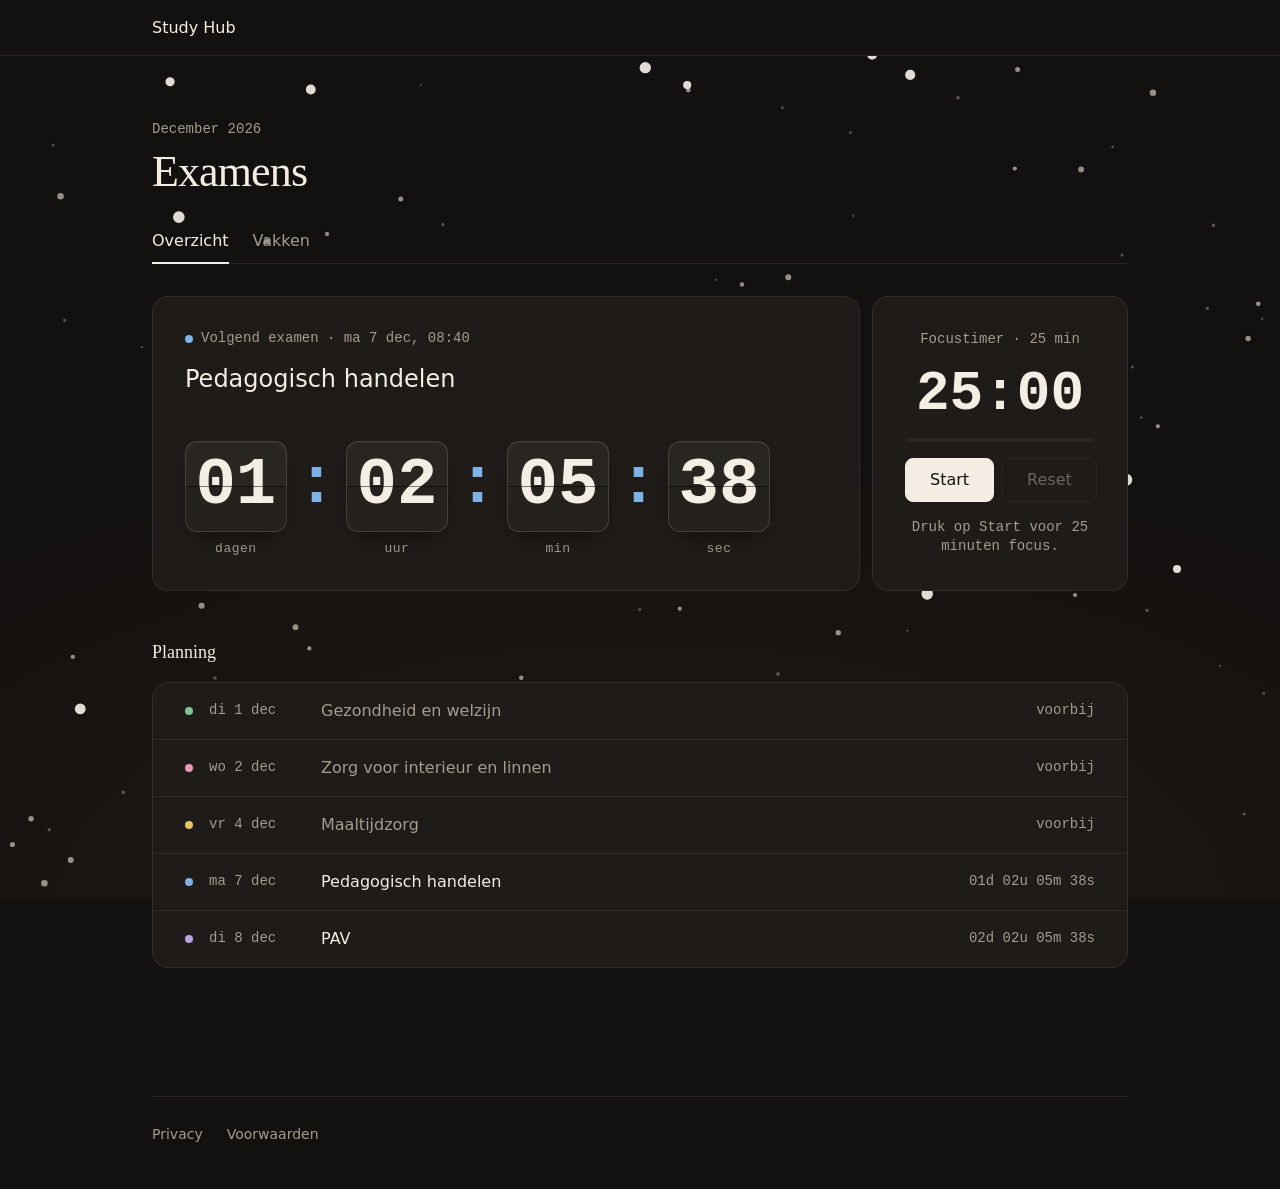
==== commit d1f436d7: "feat: premium dashboard - fading tabs, digital clock countdown, timer that survives page changes - T" ====
--- a/index.html
+++ b/index.html
@@ -38,12 +38,14 @@
         </div>
       </section>
       <section class="timer" aria-labelledby="timer">
-        <p class="meta" id="timer">Timer</p>
-        <p class="clock" id="clock" role="timer">25:00</p>
-        <div>
-          <button class="btn primary" id="start">Start</button>
-          <button class="btn ghost" id="pause" disabled>Pauze</button>
+        <p class="meta" id="timer">Focustimer · 25 min</p>
+        <p class="clock" id="clock" role="timer" aria-label="Resterende tijd">25:00</p>
+        <div class="timer-track" aria-hidden="true"><span id="timer-fill"></span></div>
+        <div class="timer-btns">
+          <button class="btn primary" id="timer-toggle" type="button">Start</button>
+          <button class="btn ghost" id="timer-reset" type="button" disabled>Reset</button>
         </div>
+        <p class="meta timer-status" id="timer-status" aria-live="polite">Druk op Start voor 25 minuten focus.</p>
       </section>
     </div>
 
@@ -75,13 +77,32 @@
 <script>
 const $ = s => document.querySelector(s);
 
+const calm = matchMedia('(prefers-reduced-motion: reduce)');
 const tabs = [...document.querySelectorAll('[role="tab"]')];
-const select = tab => tabs.forEach(t => {
-  const on = t === tab;
-  t.setAttribute('aria-selected', on);
-  t.tabIndex = on ? 0 : -1;
-  document.getElementById(t.getAttribute('aria-controls')).hidden = !on;
-});
+const panels = tabs.map(t => document.getElementById(t.getAttribute('aria-controls')));
+let swap;
+// old panel fades out, then the new one fades in (the fade-in lives in style.css)
+const select = tab => {
+  const panel = panels[tabs.indexOf(tab)];
+  tabs.forEach(t => {
+    const on = t === tab;
+    t.setAttribute('aria-selected', on);
+    t.tabIndex = on ? 0 : -1;
+  });
+  // fast double taps: cancel a fade that is still running
+  clearTimeout(swap);
+  panels.forEach(p => p.classList.remove('leaving'));
+  const current = panels.find(p => !p.hidden && p !== panel);
+  if (!current) return;
+  const show = () => {
+    current.hidden = true;
+    current.classList.remove('leaving');
+    panel.hidden = false;
+  };
+  if (calm.matches) return show();
+  current.classList.add('leaving');
+  swap = setTimeout(show, 160);
+};
 tabs.forEach((t, k) => {
   t.addEventListener('click', () => select(t));
   t.addEventListener('keydown', e => {
@@ -124,46 +145,7 @@
 tick();
 countdown = setInterval(tick, 250);
 
-const LENGTH = 25 * 60e3;
-const [clock, start, pause] = ['#clock', '#start', '#pause'].map($);
-let left = LENGTH, end, timer;
-const fmt = ms => {
-  const s = Math.ceil(ms / 1000);
-  return `${pad(Math.floor(s / 60))}:${pad(s % 60)}`;
-};
-const stop = () => {
-  clearInterval(timer);
-  start.disabled = false;
-  pause.disabled = true;
-};
-const update = () => {
-  left = Math.max(0, end - Date.now());
-  clock.textContent = fmt(left);
-  if (left) return;
-  clearInterval(timer);
-  pause.disabled = true;
-  document.title = '00:00 · Study Hub';
-  // let 00:00 paint before the blocking alert; Start stays off until it is dismissed
-  setTimeout(() => {
-    alert('De tijd is om. Neem 5 minuten pauze.');
-    left = LENGTH;
-    clock.textContent = fmt(left);
-    start.disabled = false;
-    document.title = 'Study Hub';
-  }, 50);
-};
-start.addEventListener('click', () => {
-  end = Date.now() + left;
-  timer = setInterval(update, 250);
-  start.disabled = true;
-  pause.disabled = false;
-});
-pause.addEventListener('click', () => {
-  left = Math.max(0, end - Date.now());
-  stop();
-});
-
-if (!matchMedia('(prefers-reduced-motion: reduce)').matches) {
+if (!calm.matches) {
   const canvas = $('#snow'), ctx = canvas.getContext('2d');
   let w, h, last;
   const size = () => {
@@ -219,5 +201,6 @@
   requestAnimationFrame(fall);
 }
 </script>
+<script src="timer.js"></script>
 </body>
 </html>
--- a/style.css
+++ b/style.css
@@ -80,6 +80,7 @@
 .tabs [aria-selected="true"] { color: var(--text); border-bottom-color: var(--text); }
 [role="tabpanel"] { animation: fade .3s var(--ease); }
 @keyframes fade { from { opacity: 0; transform: translateY(8px); } }
+[role="tabpanel"].leaving { opacity: 0; transform: translateY(-4px); transition: opacity .16s var(--ease), transform .16s var(--ease); }
 
 .top { display: grid; gap: var(--s3); }
 .top > section, .exams { margin: 0; background: var(--surface); border: 1px solid var(--line); border-radius: var(--r-lg); }
@@ -87,20 +88,29 @@
 .next .meta { display: flex; align-items: center; gap: var(--s2); }
 .next-name { display: flex; align-items: center; min-height: 44px; font-size: 1.5rem; font-weight: 500; line-height: 1.25; transition: color .2s var(--ease); }
 .next-name:hover { text-decoration: underline; text-decoration-color: var(--line-2); text-underline-offset: 4px; }
-.count { display: flex; align-items: flex-start; gap: var(--s2); margin-top: var(--s6); font-size: clamp(2rem, 14cqi, 5rem); font-weight: 500; line-height: 1; letter-spacing: -.03em; font-variant-numeric: tabular-nums; }
+/* digital clock: monospace tabular digits in split tiles, so ticking seconds never shift */
+.count { display: flex; align-items: flex-start; gap: .14em; margin-top: var(--s6); font: 600 clamp(1.75rem, 10.5cqi, 4.25rem)/1 var(--mono); font-variant-numeric: tabular-nums slashed-zero; font-feature-settings: "tnum" 1, "zero" 1; letter-spacing: 0; }
 .count div { display: flex; flex-direction: column; align-items: center; gap: var(--s2); }
-.count small { color: var(--muted); font: 400 .8125rem/1.4 var(--mono); letter-spacing: 0; }
-.count .sep { color: var(--muted); opacity: .5; }
+.count .n { position: relative; padding: .16em .14em; color: var(--text); background: linear-gradient(var(--raised) 0 50%, #25211d 50% 100%); border: 1px solid var(--line-2); border-radius: var(--r); box-shadow: inset 0 1px rgb(255 255 255 / .05), 0 10px 24px -14px rgb(0 0 0 / .9); }
+.count .n::after { content: ""; position: absolute; inset: 50% 0 auto; height: 1px; background: rgb(0 0 0 / .5); }
+.count small { color: var(--muted); font: 400 .8125rem/1.4 var(--mono); letter-spacing: .04em; }
+.count .sep { padding-top: .16em; color: var(--c, var(--muted)); animation: pulse 2s ease-in-out infinite; }
+@keyframes pulse { 50% { opacity: .25; } }
 .exams { overflow: hidden; }
 .exams li + li { border-top: 1px solid var(--line); }
 .exams a { display: grid; grid-template-columns: 8px 1fr; align-items: center; column-gap: var(--s4); padding: var(--s3) var(--s5); transition: background-color .2s var(--ease); }
 .exams a:hover { background: var(--raised); }
 .exams time, .exams .name, .exams .left { grid-column: 2; }
 .exams .past .name { color: var(--muted); }
-.timer { display: flex; flex-direction: column; align-items: center; justify-content: center; gap: var(--s5); padding: var(--s5); user-select: none; }
-.clock { font: 500 2.5rem/1 var(--mono); font-variant-numeric: tabular-nums; letter-spacing: -.02em; }
-.timer div { display: flex; gap: var(--s2); width: 100%; }
-.timer .btn { flex: 1; }
+.timer { display: flex; flex-direction: column; align-items: center; justify-content: center; gap: var(--s4); padding: var(--s5); user-select: none; }
+.clock { font: 600 3.25rem/1 var(--mono); font-variant-numeric: tabular-nums; font-feature-settings: "tnum" 1; letter-spacing: 0; }
+.timer-track { width: 100%; height: 4px; overflow: hidden; background: var(--raised); border-radius: 999px; }
+.timer-track span { display: block; height: 100%; background: var(--text); transform: scaleX(0); transform-origin: left; transition: transform .3s linear; }
+.timer-btns { display: flex; gap: var(--s2); width: 100%; }
+.timer-btns .btn { flex: 1; }
+.timer-status { min-height: 2.8em; text-align: center; }
+.timer-badge { flex: none; display: inline-flex; align-items: center; min-height: 36px; margin-left: auto; padding: 0 var(--s3); background: var(--surface); border: 1px solid var(--line-2); border-radius: 999px; font: 500 .875rem/1 var(--mono); font-variant-numeric: tabular-nums; transition: border-color .2s var(--ease); }
+.timer-badge:hover, .timer-badge.is-done { border-color: var(--text-2); }
 .subjects { display: grid; gap: var(--s3); grid-template-columns: repeat(auto-fill, minmax(220px, 1fr)); }
 .subjects a { display: flex; flex-direction: column; gap: var(--s1); min-height: 136px; padding: var(--s5); background: var(--surface); border: 1px solid var(--line); border-radius: var(--r-lg); transition: background-color .15s var(--ease), border-color .15s var(--ease); }
 .subjects a:hover { background: var(--raised); border-color: var(--c); }
@@ -165,12 +175,14 @@
   .top { grid-template-columns: 1fr 256px; }
   .top:has(> .next[hidden]) { grid-template-columns: 1fr; }
   .exams a { grid-template-columns: 8px 96px 1fr auto; padding: var(--s4) var(--s6); }
-  .clock { font-size: 3rem; }
+  .clock { font-size: 3.5rem; }
   .exams time, .exams .name, .exams .left { grid-column: auto; }
 }
 @media (prefers-reduced-motion: reduce) {
   .card, .q, .a { transition: none; }
   [role="tabpanel"] { animation: none; }
+  .count .sep { animation: none; }
+  .timer-track span { transition: none; }
 }
 
 [hidden] { display: none; }
